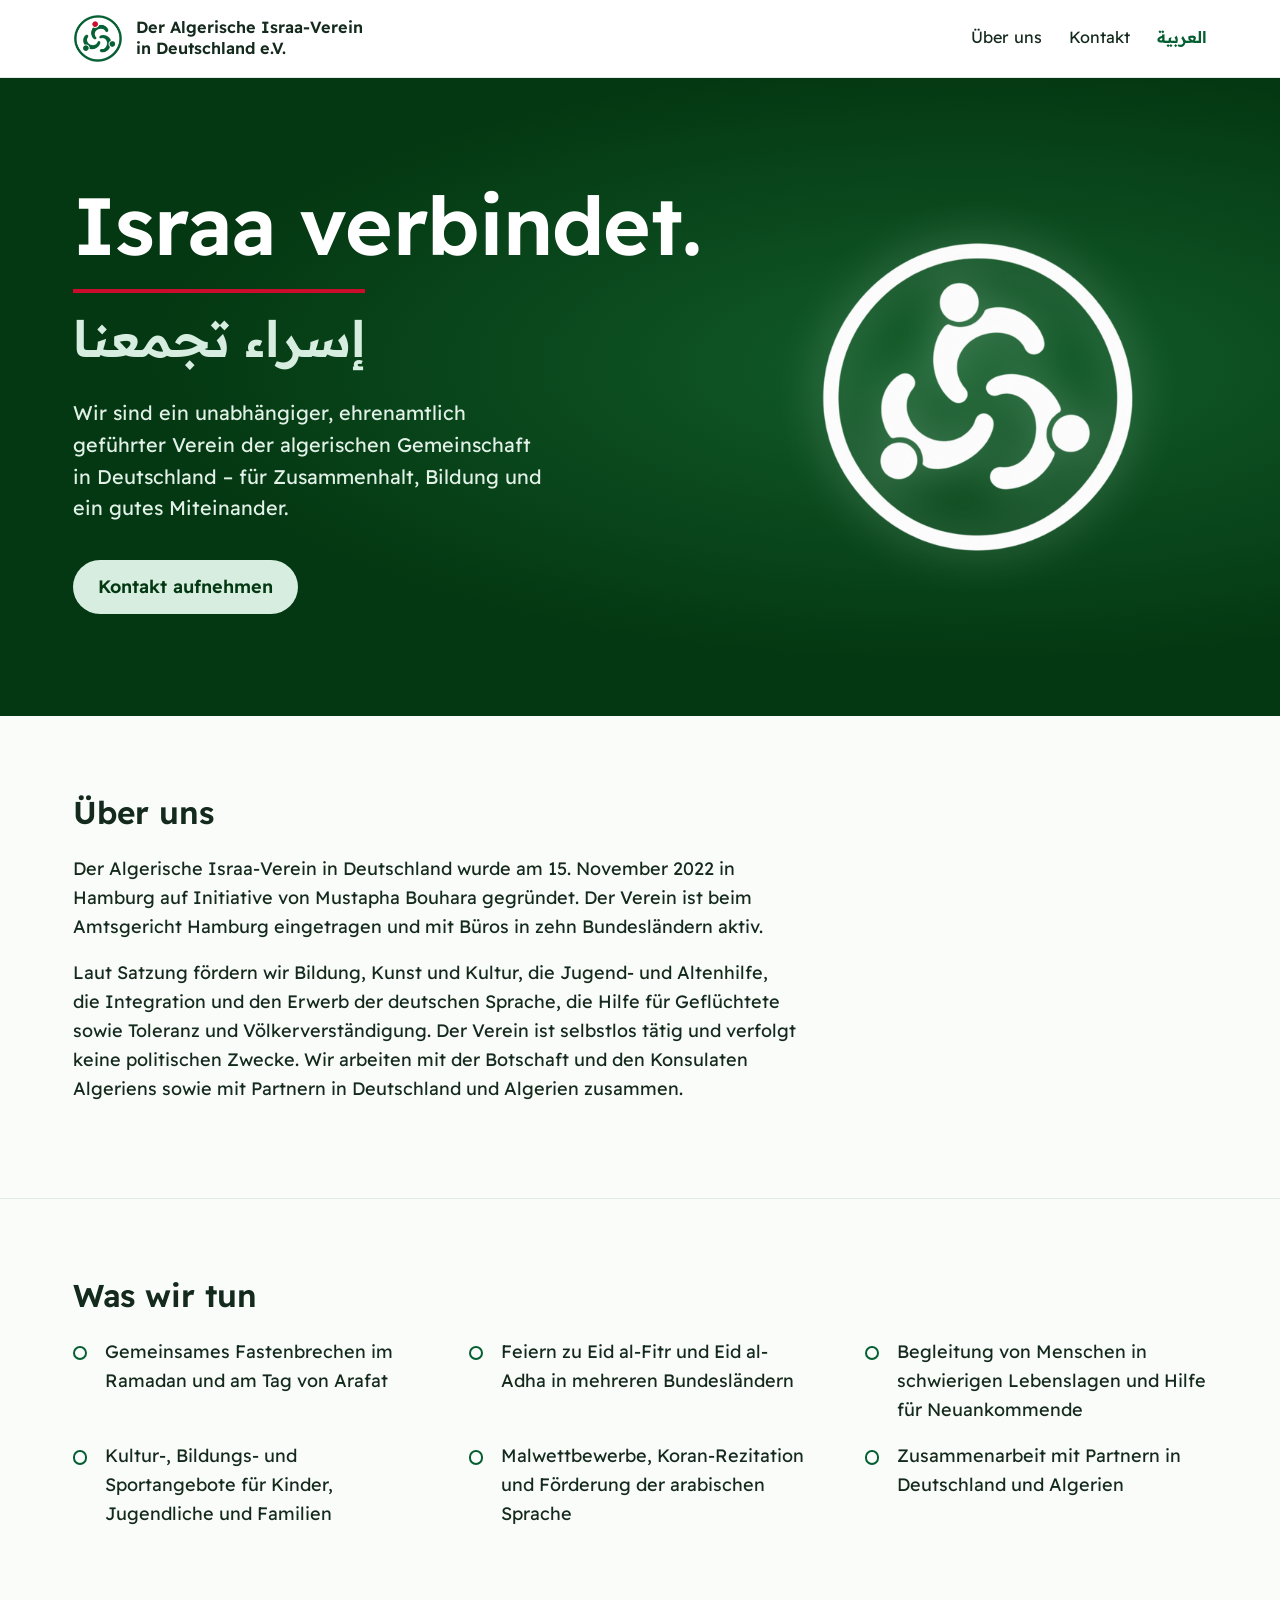
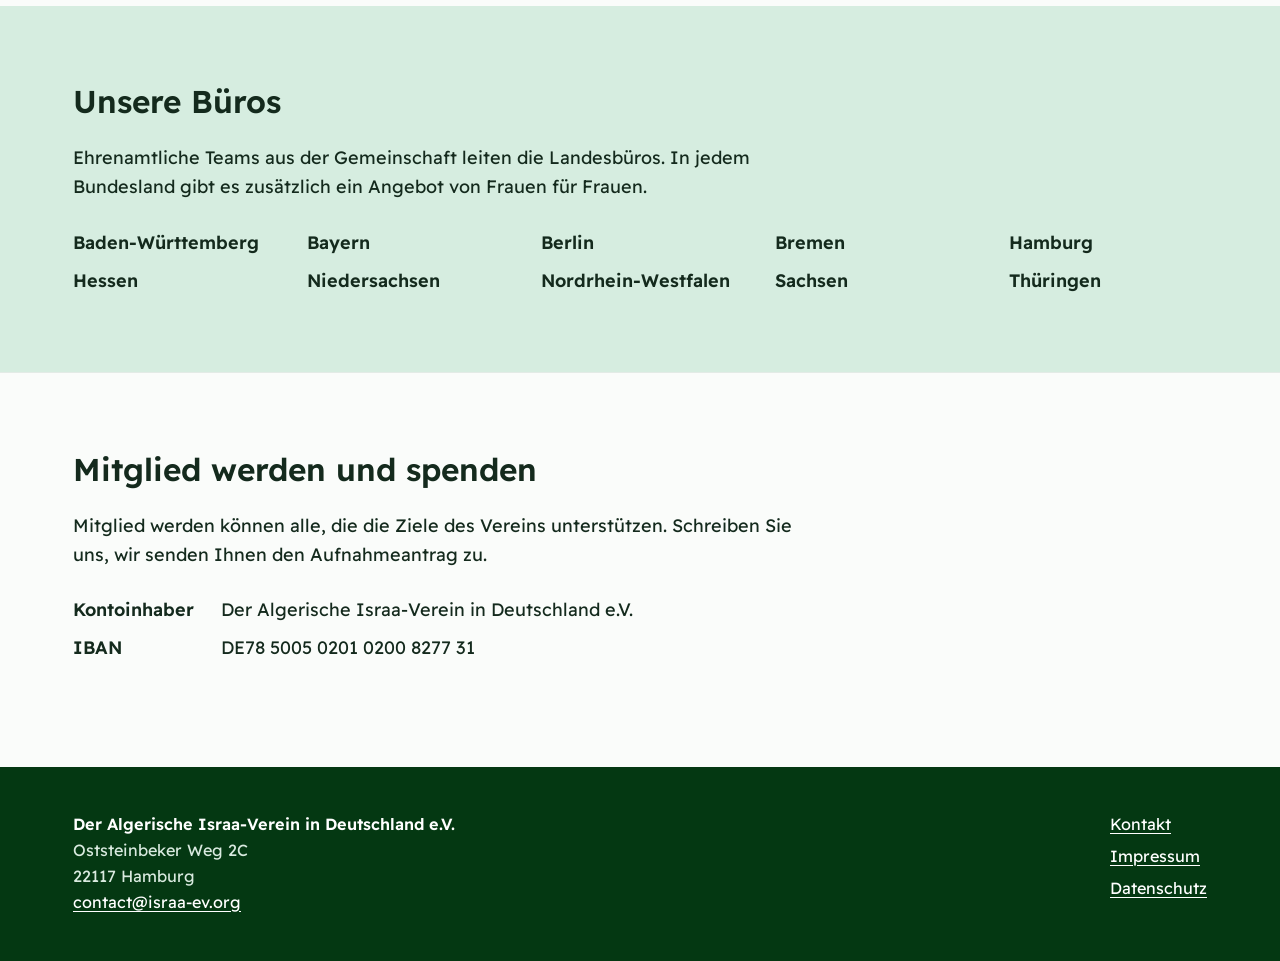
==== docs/index.html @ e0bc1aed "Add bilingual website for Der Algerische Israa-Verein in Deutschland e.V. Static German/Arabic site " ====
<!doctype html>
<html lang="de" dir="ltr">
<head>
  <meta charset="utf-8">
  <meta name="viewport" content="width=device-width, initial-scale=1">
  <title>Der Algerische Israa-Verein in Deutschland e.V.</title>
  <meta name="description" content="Verein der algerischen Gemeinschaft in Deutschland mit Sitz in Hamburg: Kultur, Bildung, Integration und gegenseitige Hilfe.">
  <link rel="alternate" hreflang="de" href="index.html">
  <link rel="alternate" hreflang="ar" href="ar/index.html">
  <link rel="icon" href="assets/img/favicon.png" type="image/png">
  <link rel="apple-touch-icon" href="assets/img/apple-touch-icon.png">
  <link rel="stylesheet" href="assets/css/style.css">
  <script type="application/ld+json">
  {
    "@context": "https://schema.org",
    "@type": "NGO",
    "name": "Der Algerische Israa-Verein in Deutschland e.V.",
    "legalName": "Der Algerische Israa-Verein in Deutschland e.V.",
    "alternateName": ["AIVD", "جمعية إسراء الجزائرية في ألمانيا"],
    "foundingDate": "2022-11-15",
    "identifier": "Amtsgericht Hamburg, VR 25696",
    "email": "contact@israa-ev.org",
    "sameAs": ["https://www.facebook.com/profile.php?id=100087489116377"],
    "address": {
      "@type": "PostalAddress",
      "streetAddress": "Oststeinbeker Weg 2C",
      "postalCode": "22117",
      "addressLocality": "Hamburg",
      "addressRegion": "Hamburg",
      "addressCountry": "DE"
    }
  }
  </script>
</head>
<body>
  <a class="skip" href="#inhalt">Zum Inhalt springen</a>

  <header class="site-header">
    <div class="wrap">
      <a class="brand" href="index.html">
        <img src="assets/img/emblem.png" alt="" width="44" height="44">
        <span>Der Algerische Israa-Verein in Deutschland e.V.</span>
      </a>
      <nav class="site-nav" aria-label="Hauptnavigation">
        <ul>
          <li><a href="#ueber-uns">Über uns</a></li>
          <li><a href="kontakt.html">Kontakt</a></li>
          <li class="lang"><a href="ar/index.html" lang="ar" hreflang="ar">العربية</a></li>
        </ul>
      </nav>
    </div>
  </header>

  <main id="inhalt">
    <div class="hero">
      <div class="wrap">
        <div>
          <h1 class="motto">Israa verbindet.<span class="motto-other" lang="ar" dir="rtl">إسراء تجمعنا</span></h1>
          <p>Wir sind ein unabhängiger, ehrenamtlich geführter Verein der algerischen Gemeinschaft in Deutschland – für Zusammenhalt, Bildung und ein gutes Miteinander.</p>
          <a class="button" href="kontakt.html">Kontakt aufnehmen</a>
        </div>
        <img class="hero-logo" src="assets/img/emblem-white.png" alt="Logo des Israa-Vereins" width="440" height="440">
      </div>
    </div>

    <section id="ueber-uns">
      <div class="wrap prose">
        <h2>Über uns</h2>
        <p>Der Algerische Israa-Verein in Deutschland wurde am 15. November 2022 in Hamburg auf Initiative von Mustapha Bouhara gegründet. Der Verein ist beim Amtsgericht Hamburg eingetragen und mit Büros in zehn Bundesländern aktiv.</p>
        <p>Laut Satzung fördern wir Bildung, Kunst und Kultur, die Jugend- und Altenhilfe, die Integration und den Erwerb der deutschen Sprache, die Hilfe für Geflüchtete sowie Toleranz und Völkerverständigung. Der Verein ist selbstlos tätig und verfolgt keine politischen Zwecke. Wir arbeiten mit der Botschaft und den Konsulaten Algeriens sowie mit Partnern in Deutschland und Algerien zusammen.</p>
      </div>
    </section>

    <section>
      <div class="wrap">
        <h2>Was wir tun</h2>
        <ul class="rings">
          <li>Gemeinsames Fastenbrechen im Ramadan und am Tag von Arafat</li>
          <li>Feiern zu Eid al-Fitr und Eid al-Adha in mehreren Bundesländern</li>
          <li>Begleitung von Menschen in schwierigen Lebenslagen und Hilfe für Neuankommende</li>
          <li>Kultur-, Bildungs- und Sportangebote für Kinder, Jugendliche und Familien</li>
          <li>Malwettbewerbe, Koran-Rezitation und Förderung der arabischen Sprache</li>
          <li>Zusammenarbeit mit Partnern in Deutschland und Algerien</li>
        </ul>
      </div>
    </section>

    <section class="band">
      <div class="wrap">
        <h2>Unsere Büros</h2>
        <p class="lede">Ehrenamtliche Teams aus der Gemeinschaft leiten die Landesbüros. In jedem Bundesland gibt es zusätzlich ein Angebot von Frauen für Frauen.</p>
        <ul class="offices">
          <li>Baden-Württemberg</li>
          <li>Bayern</li>
          <li>Berlin</li>
          <li>Bremen</li>
          <li>Hamburg</li>
          <li>Hessen</li>
          <li>Niedersachsen</li>
          <li>Nordrhein-Westfalen</li>
          <li>Sachsen</li>
          <li>Thüringen</li>
        </ul>
      </div>
    </section>

    <section id="unterstuetzen">
      <div class="wrap prose">
        <h2>Mitglied werden und spenden</h2>
        <p>Mitglied werden können alle, die die Ziele des Vereins unterstützen. Schreiben Sie uns, wir senden Ihnen den Aufnahmeantrag zu.</p>
        <dl class="facts">
          <dt>Kontoinhaber</dt>
          <dd>Der Algerische Israa-Verein in Deutschland e.V.</dd>
          <dt>IBAN</dt>
          <dd>DE78 5005 0201 0200 8277 31</dd>
        </dl>
      </div>
    </section>
  </main>

  <footer class="site-footer">
    <div class="wrap">
      <address>
        <strong>Der Algerische Israa-Verein in Deutschland e.V.</strong><br>
        Oststeinbeker Weg 2C<br>
        22117 Hamburg<br>
        <a href="mailto:contact@israa-ev.org">contact@israa-ev.org</a>
      </address>
      <nav aria-label="Rechtliches">
        <ul>
          <li><a href="kontakt.html">Kontakt</a></li>
          <li><a href="impressum.html">Impressum</a></li>
          <li><a href="datenschutz.html">Datenschutz</a></li>
        </ul>
      </nav>
    </div>
  </footer>
</body>
</html>
---- docs/assets/css/style.css ----
/* Readex Pro, self-hosted (SIL Open Font License) — no requests to third parties */
@font-face {
  font-family: "Readex Pro";
  font-style: normal;
  font-weight: 400;
  font-display: swap;
  src: url("../fonts/readex-pro-arabic-400-normal.woff2") format("woff2");
  unicode-range: U+0600-06FF, U+0750-077F, U+0870-088E, U+0890-0891, U+0897-08E1, U+08E3-08FF, U+200C-200E, U+2010-2011, U+204F, U+2E41, U+FB50-FDFF, U+FE70-FE74, U+FE76-FEFC;
}
@font-face {
  font-family: "Readex Pro";
  font-style: normal;
  font-weight: 600;
  font-display: swap;
  src: url("../fonts/readex-pro-arabic-600-normal.woff2") format("woff2");
  unicode-range: U+0600-06FF, U+0750-077F, U+0870-088E, U+0890-0891, U+0897-08E1, U+08E3-08FF, U+200C-200E, U+2010-2011, U+204F, U+2E41, U+FB50-FDFF, U+FE70-FE74, U+FE76-FEFC;
}
@font-face {
  font-family: "Readex Pro";
  font-style: normal;
  font-weight: 400;
  font-display: swap;
  src: url("../fonts/readex-pro-latin-400-normal.woff2") format("woff2");
  unicode-range: U+0000-00FF, U+0131, U+0152-0153, U+02BB-02BC, U+02C6, U+02DA, U+02DC, U+0304, U+0308, U+0329, U+2000-206F, U+20AC, U+2122, U+2191, U+2193, U+2212, U+2215, U+FEFF, U+FFFD;
}
@font-face {
  font-family: "Readex Pro";
  font-style: normal;
  font-weight: 600;
  font-display: swap;
  src: url("../fonts/readex-pro-latin-600-normal.woff2") format("woff2");
  unicode-range: U+0000-00FF, U+0131, U+0152-0153, U+02BB-02BC, U+02C6, U+02DA, U+02DC, U+0304, U+0308, U+0329, U+2000-206F, U+20AC, U+2122, U+2191, U+2193, U+2212, U+2215, U+FEFF, U+FFFD;
}

:root {
  --forest: #043812;   /* logo background */
  --green: #035f31;    /* links and markers on light ground */
  --mint: #d6ede0;     /* brochure panels */
  --paper: #fafcfa;
  --ink: #142a1d;
  --red: #cb0c2c;      /* flag red, used once: the hero rule */

  --measure: 66ch;
  --gutter: clamp(1.25rem, 4vw, 2.5rem);
}

*,
*::before,
*::after { box-sizing: border-box; }

html {
  font-size: 112.5%;
  -webkit-text-size-adjust: 100%;
}

body {
  margin: 0;
  font-family: "Readex Pro", "Segoe UI", system-ui, sans-serif;
  line-height: 1.6;
  color: var(--ink);
  background: var(--paper);
  min-height: 100vh;
  display: flex;
  flex-direction: column;
}

main { flex: 1; }

:lang(ar) body,
body:lang(ar) { line-height: 1.85; }

img { max-width: 100%; height: auto; display: block; }

a { color: var(--green); text-underline-offset: 0.2em; }
a:hover { text-decoration-thickness: 2px; }

:focus-visible {
  outline: 3px solid var(--green);
  outline-offset: 3px;
  border-radius: 2px;
}

.skip {
  position: absolute;
  inset-inline-start: 1rem;
  top: -4rem;
  padding: 0.5rem 1rem;
  background: var(--ink);
  color: #fff;
  z-index: 10;
}
.skip:focus { top: 1rem; }

.wrap {
  width: 100%;
  max-width: 68rem;
  margin-inline: auto;
  padding-inline: var(--gutter);
}

/* Header */

.site-header { border-bottom: 1px solid #e3ebe6; background: #fff; }

.site-header .wrap {
  display: flex;
  flex-wrap: wrap;
  align-items: center;
  justify-content: space-between;
  gap: 0.75rem 2rem;
  padding-block: 0.75rem;
}

.brand {
  display: flex;
  align-items: center;
  gap: 0.75rem;
  color: var(--ink);
  text-decoration: none;
  font-weight: 600;
  font-size: 0.9rem;
  line-height: 1.3;
}
.brand img { width: 2.75rem; height: 2.75rem; border-radius: 50%; }
.brand span { max-width: 22ch; }

.site-nav ul {
  display: flex;
  flex-wrap: wrap;
  gap: 0.25rem 1.5rem;
  margin: 0;
  padding: 0;
  list-style: none;
  font-size: 0.9rem;
}
.site-nav a { color: var(--ink); text-decoration: none; }
.site-nav a:hover,
.site-nav a[aria-current="page"] { color: var(--green); text-decoration: underline; }
.site-nav .lang a { font-weight: 600; color: var(--green); }

/* Hero: the one loud moment */

.hero {
  background: radial-gradient(ellipse at 75% 45%, #125c29 0%, var(--forest) 60%);
  color: #fff;
}
:lang(ar) .hero,
.hero:lang(ar) { background: radial-gradient(ellipse at 25% 45%, #125c29 0%, var(--forest) 60%); }

.hero .wrap {
  display: grid;
  grid-template-columns: 1fr;
  align-items: center;
  gap: 2rem;
  padding-block: clamp(3rem, 8vw, 6rem);
}

@media (min-width: 52rem) {
  .hero .wrap { grid-template-columns: 1.4fr 1fr; }
}

.motto {
  margin: 0;
  font-size: clamp(2.6rem, 7vw, 4.5rem);
  font-weight: 600;
  line-height: 1.1;
  letter-spacing: -0.01em;
}
.motto-other {
  display: block;
  margin-top: 0.4em;
  padding-top: 0.35em;
  border-top: 4px solid var(--red);
  width: fit-content;
  font-size: 0.62em;
  color: var(--mint);
  letter-spacing: 0;
}

.hero p {
  max-width: 40ch;
  margin: 1.75rem 0 2rem;
  font-size: 1.1rem;
  color: #e2f1e8;
}

.hero-logo {
  justify-self: center;
  width: clamp(9rem, 38vw, 18rem);
  filter: drop-shadow(0 0 1.25rem rgb(214 237 224 / 0.35));
}

.button {
  display: inline-block;
  padding: 0.7rem 1.4rem;
  border-radius: 999px;
  background: var(--mint);
  color: var(--forest);
  font-weight: 600;
  text-decoration: none;
}
.button:hover { background: #fff; }
.hero .button:focus-visible { outline-color: #fff; }

/* Sections */

main section { padding-block: clamp(2.5rem, 6vw, 4.5rem); }
main section + section { border-top: 1px solid #e3ebe6; }

h1, h2, h3 { font-weight: 600; line-height: 1.25; }
h2 { font-size: 1.75rem; margin: 0 0 1.25rem; }
h3 { font-size: 1.15rem; margin: 2rem 0 0.5rem; }

.prose > * { max-width: var(--measure); }
.prose p { margin: 0 0 1em; }

/* "What we do": markers echo the ring of the emblem */
.rings {
  display: grid;
  grid-template-columns: repeat(auto-fit, minmax(17rem, 1fr));
  gap: 1rem 3rem;
  margin: 0;
  padding: 0;
  list-style: none;
}
.rings li {
  position: relative;
  padding-inline-start: 1.75rem;
}
.rings li::before {
  content: "";
  position: absolute;
  inset-inline-start: 0;
  top: 0.45em;
  width: 0.8em;
  height: 0.8em;
  border: 2px solid var(--green);
  border-radius: 50%;
}

.band { background: var(--mint); }
main section.band { border-top: 0; }

.offices {
  display: grid;
  grid-template-columns: repeat(auto-fill, minmax(11rem, 1fr));
  gap: 0.5rem 2rem;
  margin: 1.5rem 0 0;
  padding: 0;
  list-style: none;
  font-weight: 600;
}

/* Key/value facts: bank details, contact, register data */
.facts {
  display: grid;
  grid-template-columns: max-content 1fr;
  gap: 0.5rem 1.5rem;
  margin: 1.5rem 0;
}
.facts dt { font-weight: 600; }
.facts dd { margin: 0; overflow-wrap: anywhere; }
@media (max-width: 30rem) {
  .facts { grid-template-columns: 1fr; gap: 0; }
  .facts dd { margin-bottom: 0.75rem; }
}

address { font-style: normal; }

.note { font-size: 0.9rem; color: #46594d; }

/* Legal pages */
.legal h1 { font-size: 2.1rem; margin: 0 0 1.5rem; }
.legal h2 { font-size: 1.3rem; margin: 2.5rem 0 0.75rem; }
.legal h3 { font-size: 1.05rem; margin: 1.5rem 0 0.4rem; }

/* Data still to be filled in before going live. Remove the class when done. */
.todo {
  background: #fff3a8;
  outline: 1px dashed #b38f00;
  padding-inline: 0.2em;
}

/* Footer */

.site-footer {
  background: var(--forest);
  color: #d9eadf;
  font-size: 0.9rem;
}
.site-footer .wrap {
  display: flex;
  flex-wrap: wrap;
  justify-content: space-between;
  gap: 1.5rem 3rem;
  padding-block: 2.5rem;
}
.site-footer a { color: #fff; }
.site-footer strong { color: #fff; font-weight: 600; }
.site-footer ul { margin: 0; padding: 0; list-style: none; }
.site-footer li + li { margin-top: 0.35rem; }
.site-footer :focus-visible { outline-color: #fff; }

/* German-script blocks (legal name, address, IBAN) inside Arabic pages */
html[dir="rtl"] [dir="ltr"] { text-align: right; }

@media (prefers-reduced-motion: reduce) {
  * { scroll-behavior: auto !important; }
}
.lede { max-width: var(--measure); }
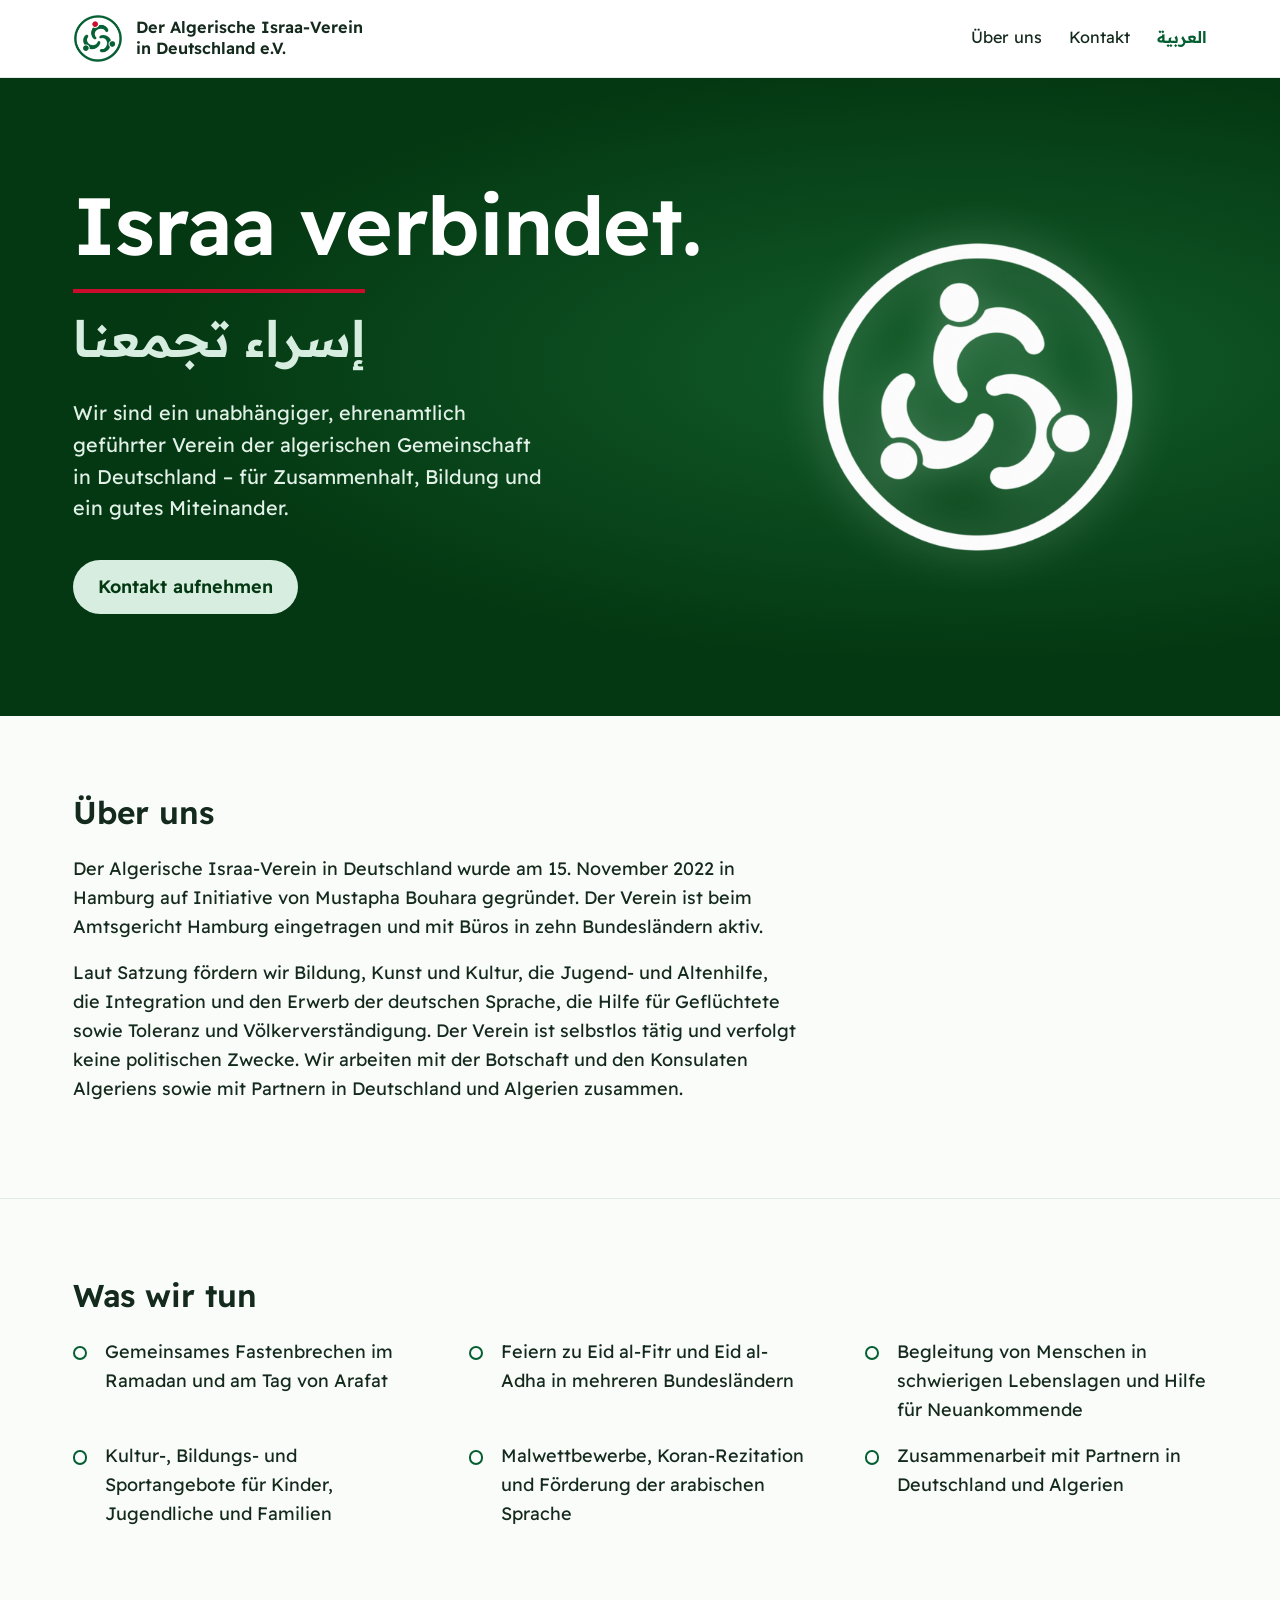
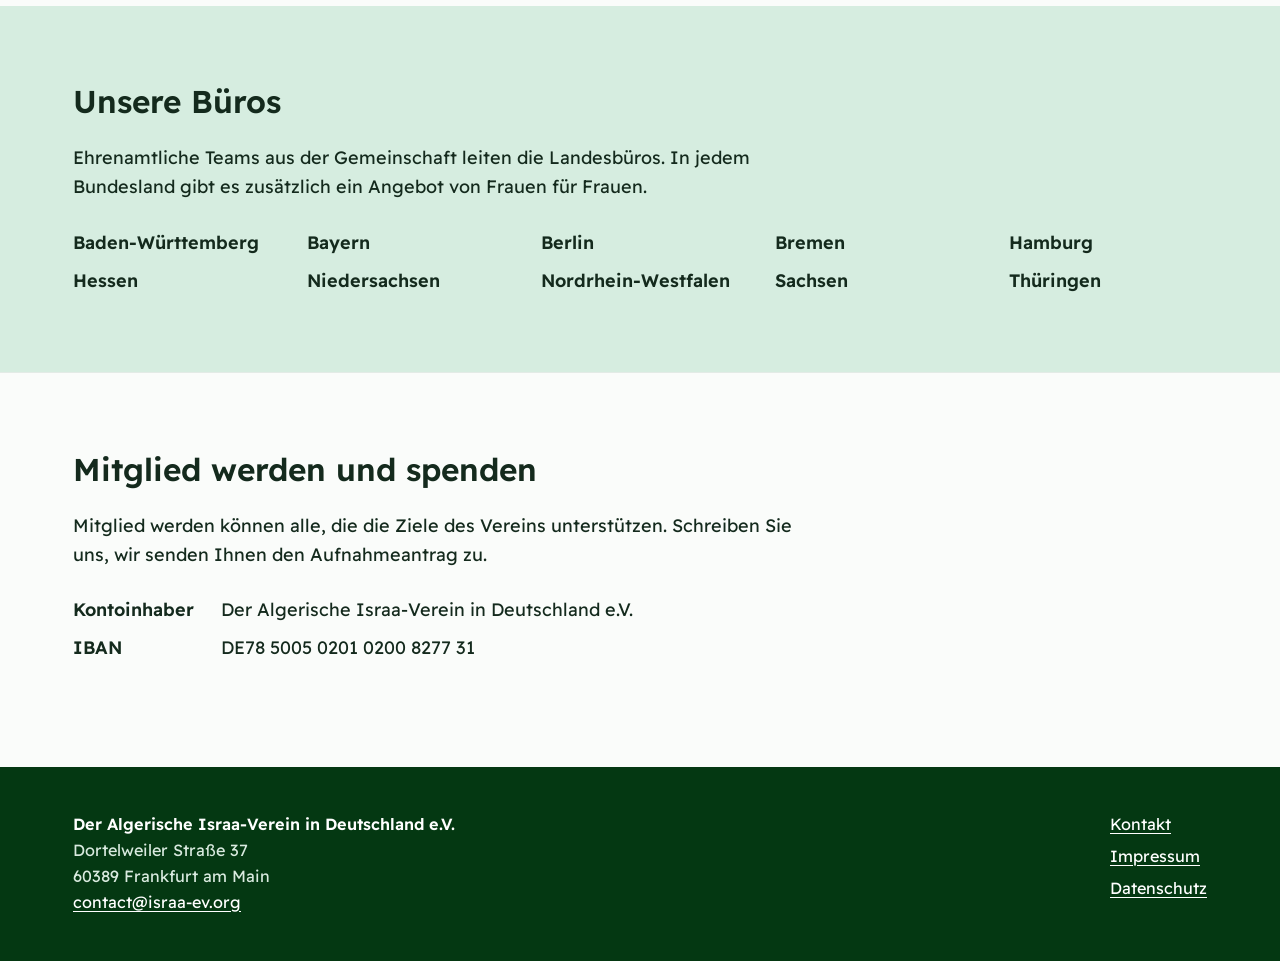
==== commit f4aa41cf: "Use Frankfurt address as legal and contact address Impressum, privacy policy, contact page, footer a" ====
--- a/docs/index.html
+++ b/docs/index.html
@@ -4,9 +4,23 @@
   <meta charset="utf-8">
   <meta name="viewport" content="width=device-width, initial-scale=1">
   <title>Der Algerische Israa-Verein in Deutschland e.V.</title>
-  <meta name="description" content="Verein der algerischen Gemeinschaft in Deutschland mit Sitz in Hamburg: Kultur, Bildung, Integration und gegenseitige Hilfe.">
-  <link rel="alternate" hreflang="de" href="index.html">
-  <link rel="alternate" hreflang="ar" href="ar/index.html">
+  <meta name="description" content="Verein der algerischen Gemeinschaft in Deutschland mit Sitz in Frankfurt am Main: Kultur, Bildung, Integration und gegenseitige Hilfe.">
+  <link rel="canonical" href="https://israa-ev.org/">
+  <link rel="alternate" hreflang="de" href="https://israa-ev.org/">
+  <link rel="alternate" hreflang="ar" href="https://israa-ev.org/ar/">
+  <link rel="alternate" hreflang="x-default" href="https://israa-ev.org/">
+  <meta property="og:type" content="website">
+  <meta property="og:site_name" content="Der Algerische Israa-Verein in Deutschland e.V.">
+  <meta property="og:title" content="Der Algerische Israa-Verein in Deutschland e.V.">
+  <meta property="og:description" content="Verein der algerischen Gemeinschaft in Deutschland mit Sitz in Frankfurt am Main: Kultur, Bildung, Integration und gegenseitige Hilfe.">
+  <meta property="og:url" content="https://israa-ev.org/">
+  <meta property="og:locale" content="de_DE">
+  <meta property="og:locale:alternate" content="ar_AR">
+  <meta property="og:image" content="https://israa-ev.org/assets/img/og-image.jpg">
+  <meta property="og:image:width" content="1200">
+  <meta property="og:image:height" content="630">
+  <meta property="og:image:alt" content="Logo des Israa-Vereins mit dem Motto „Israa verbindet.“ und „إسراء تجمعنا“">
+  <meta name="twitter:card" content="summary_large_image">
   <link rel="icon" href="assets/img/favicon.png" type="image/png">
   <link rel="apple-touch-icon" href="assets/img/apple-touch-icon.png">
   <link rel="stylesheet" href="assets/css/style.css">
@@ -16,6 +30,8 @@
     "@type": "NGO",
     "name": "Der Algerische Israa-Verein in Deutschland e.V.",
     "legalName": "Der Algerische Israa-Verein in Deutschland e.V.",
+    "url": "https://israa-ev.org/",
+    "logo": "https://israa-ev.org/assets/img/emblem.png",
     "alternateName": ["AIVD", "جمعية إسراء الجزائرية في ألمانيا"],
     "foundingDate": "2022-11-15",
     "identifier": "Amtsgericht Hamburg, VR 25696",
@@ -23,10 +39,10 @@
     "sameAs": ["https://www.facebook.com/profile.php?id=100087489116377"],
     "address": {
       "@type": "PostalAddress",
-      "streetAddress": "Oststeinbeker Weg 2C",
-      "postalCode": "22117",
-      "addressLocality": "Hamburg",
-      "addressRegion": "Hamburg",
+      "streetAddress": "Dortelweiler Straße 37",
+      "postalCode": "60389",
+      "addressLocality": "Frankfurt am Main",
+      "addressRegion": "Hessen",
       "addressCountry": "DE"
     }
   }
@@ -122,8 +138,8 @@
     <div class="wrap">
       <address>
         <strong>Der Algerische Israa-Verein in Deutschland e.V.</strong><br>
-        Oststeinbeker Weg 2C<br>
-        22117 Hamburg<br>
+        Dortelweiler Straße 37<br>
+        60389 Frankfurt am Main<br>
         <a href="mailto:contact@israa-ev.org">contact@israa-ev.org</a>
       </address>
       <nav aria-label="Rechtliches">
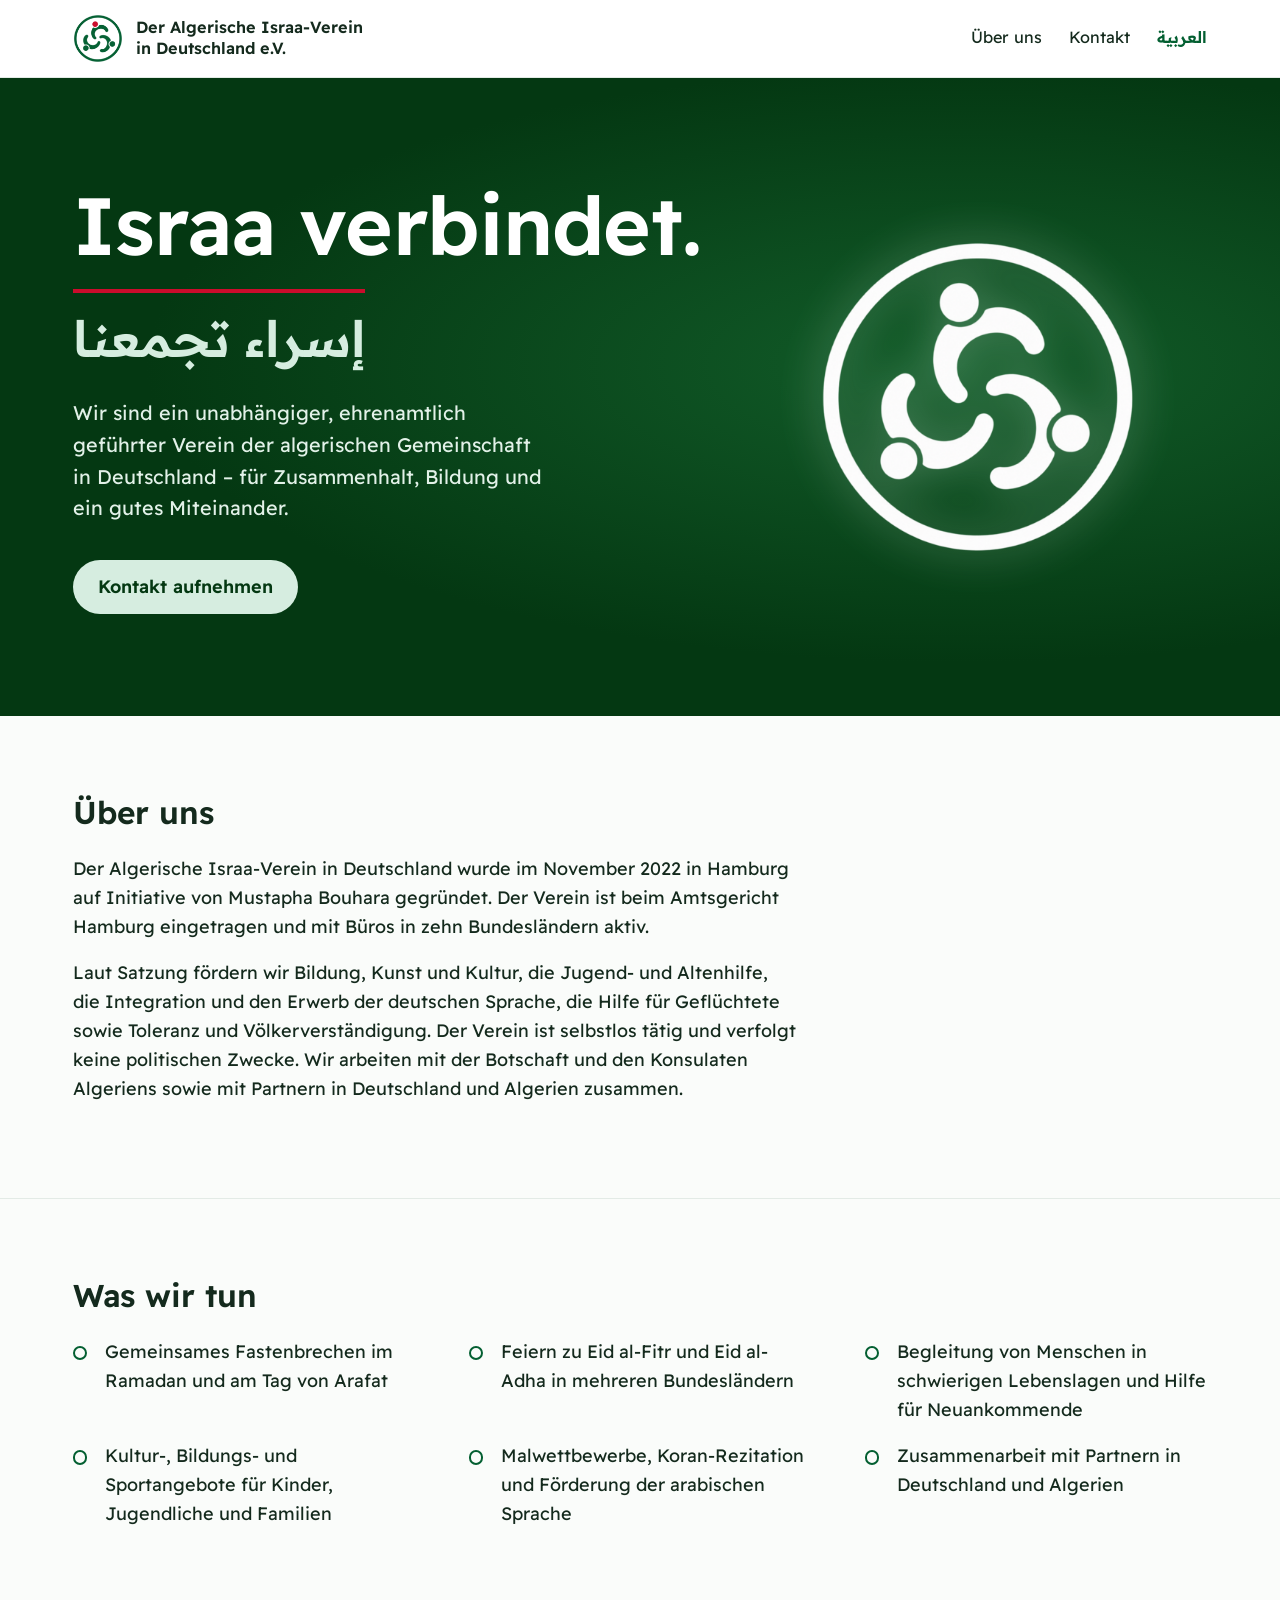
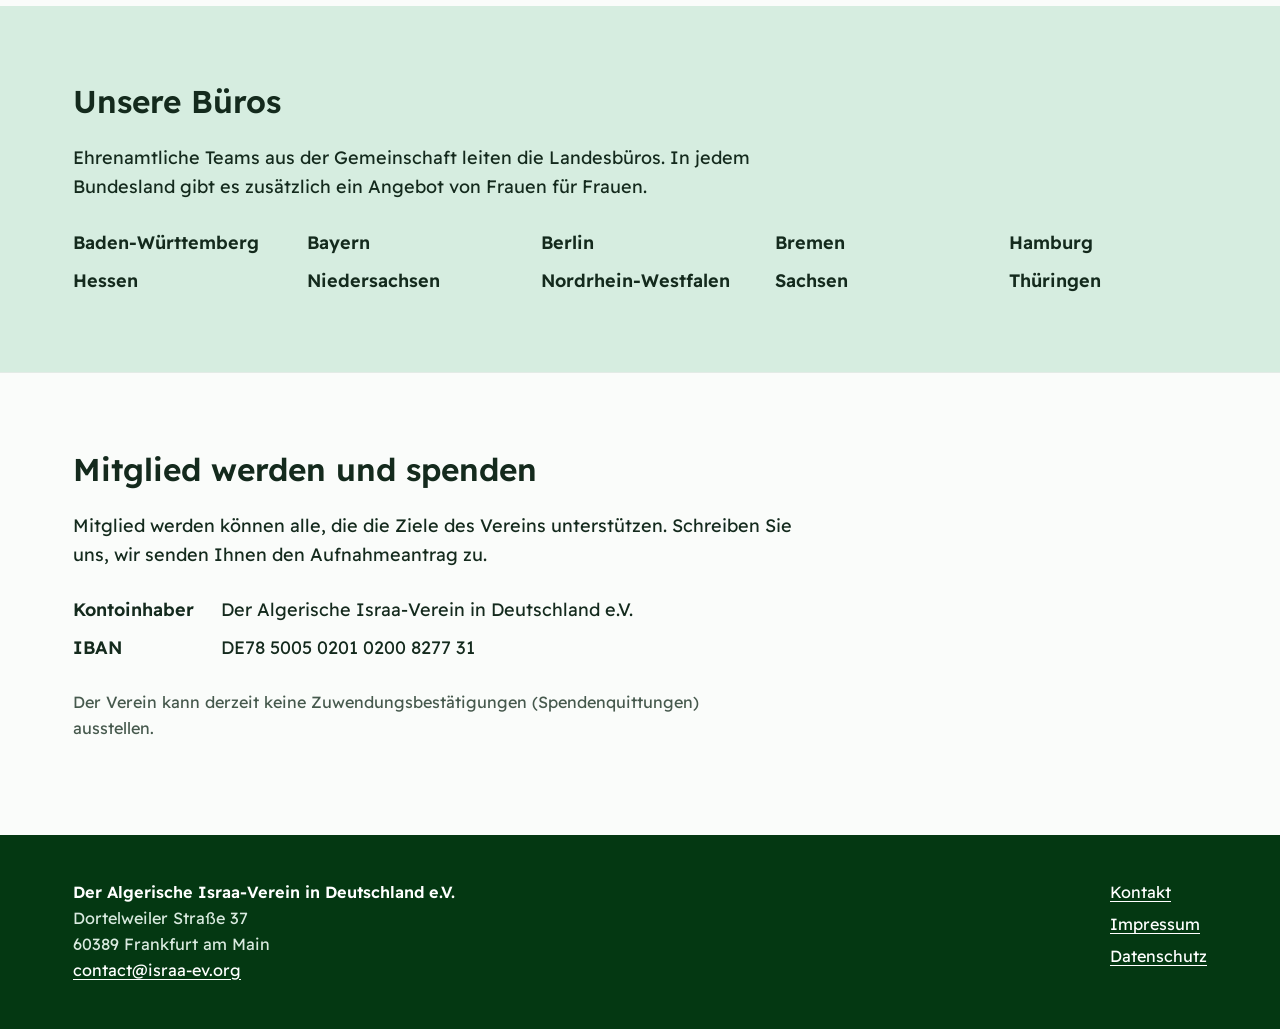
==== commit a5892e6f: "Apply legal review fixes to Impressum and privacy policy - Distinguish registered seat (Hamburg) fro" ====
--- a/docs/index.html
+++ b/docs/index.html
@@ -4,7 +4,7 @@
   <meta charset="utf-8">
   <meta name="viewport" content="width=device-width, initial-scale=1">
   <title>Der Algerische Israa-Verein in Deutschland e.V.</title>
-  <meta name="description" content="Verein der algerischen Gemeinschaft in Deutschland mit Sitz in Frankfurt am Main: Kultur, Bildung, Integration und gegenseitige Hilfe.">
+  <meta name="description" content="Verein der algerischen Gemeinschaft in Deutschland (Sitz: Hamburg, Geschäftsstelle: Frankfurt am Main): Kultur, Bildung, Integration und gegenseitige Hilfe.">
   <link rel="canonical" href="https://israa-ev.org/">
   <link rel="alternate" hreflang="de" href="https://israa-ev.org/">
   <link rel="alternate" hreflang="ar" href="https://israa-ev.org/ar/">
@@ -12,7 +12,7 @@
   <meta property="og:type" content="website">
   <meta property="og:site_name" content="Der Algerische Israa-Verein in Deutschland e.V.">
   <meta property="og:title" content="Der Algerische Israa-Verein in Deutschland e.V.">
-  <meta property="og:description" content="Verein der algerischen Gemeinschaft in Deutschland mit Sitz in Frankfurt am Main: Kultur, Bildung, Integration und gegenseitige Hilfe.">
+  <meta property="og:description" content="Verein der algerischen Gemeinschaft in Deutschland (Sitz: Hamburg, Geschäftsstelle: Frankfurt am Main): Kultur, Bildung, Integration und gegenseitige Hilfe.">
   <meta property="og:url" content="https://israa-ev.org/">
   <meta property="og:locale" content="de_DE">
   <meta property="og:locale:alternate" content="ar_AR">
@@ -33,7 +33,7 @@
     "url": "https://israa-ev.org/",
     "logo": "https://israa-ev.org/assets/img/emblem.png",
     "alternateName": ["AIVD", "جمعية إسراء الجزائرية في ألمانيا"],
-    "foundingDate": "2022-11-15",
+    "foundingDate": "2022-11",
     "identifier": "Amtsgericht Hamburg, VR 25696",
     "email": "contact@israa-ev.org",
     "sameAs": ["https://www.facebook.com/profile.php?id=100087489116377"],
@@ -82,7 +82,7 @@
     <section id="ueber-uns">
       <div class="wrap prose">
         <h2>Über uns</h2>
-        <p>Der Algerische Israa-Verein in Deutschland wurde am 15. November 2022 in Hamburg auf Initiative von Mustapha Bouhara gegründet. Der Verein ist beim Amtsgericht Hamburg eingetragen und mit Büros in zehn Bundesländern aktiv.</p>
+        <p>Der Algerische Israa-Verein in Deutschland wurde im November 2022 in Hamburg auf Initiative von Mustapha Bouhara gegründet. Der Verein ist beim Amtsgericht Hamburg eingetragen und mit Büros in zehn Bundesländern aktiv.</p>
         <p>Laut Satzung fördern wir Bildung, Kunst und Kultur, die Jugend- und Altenhilfe, die Integration und den Erwerb der deutschen Sprache, die Hilfe für Geflüchtete sowie Toleranz und Völkerverständigung. Der Verein ist selbstlos tätig und verfolgt keine politischen Zwecke. Wir arbeiten mit der Botschaft und den Konsulaten Algeriens sowie mit Partnern in Deutschland und Algerien zusammen.</p>
       </div>
     </section>
@@ -130,6 +130,7 @@
           <dt>IBAN</dt>
           <dd>DE78 5005 0201 0200 8277 31</dd>
         </dl>
+        <p class="note">Der Verein kann derzeit keine Zuwendungsbestätigungen (Spendenquittungen) ausstellen.</p>
       </div>
     </section>
   </main>
